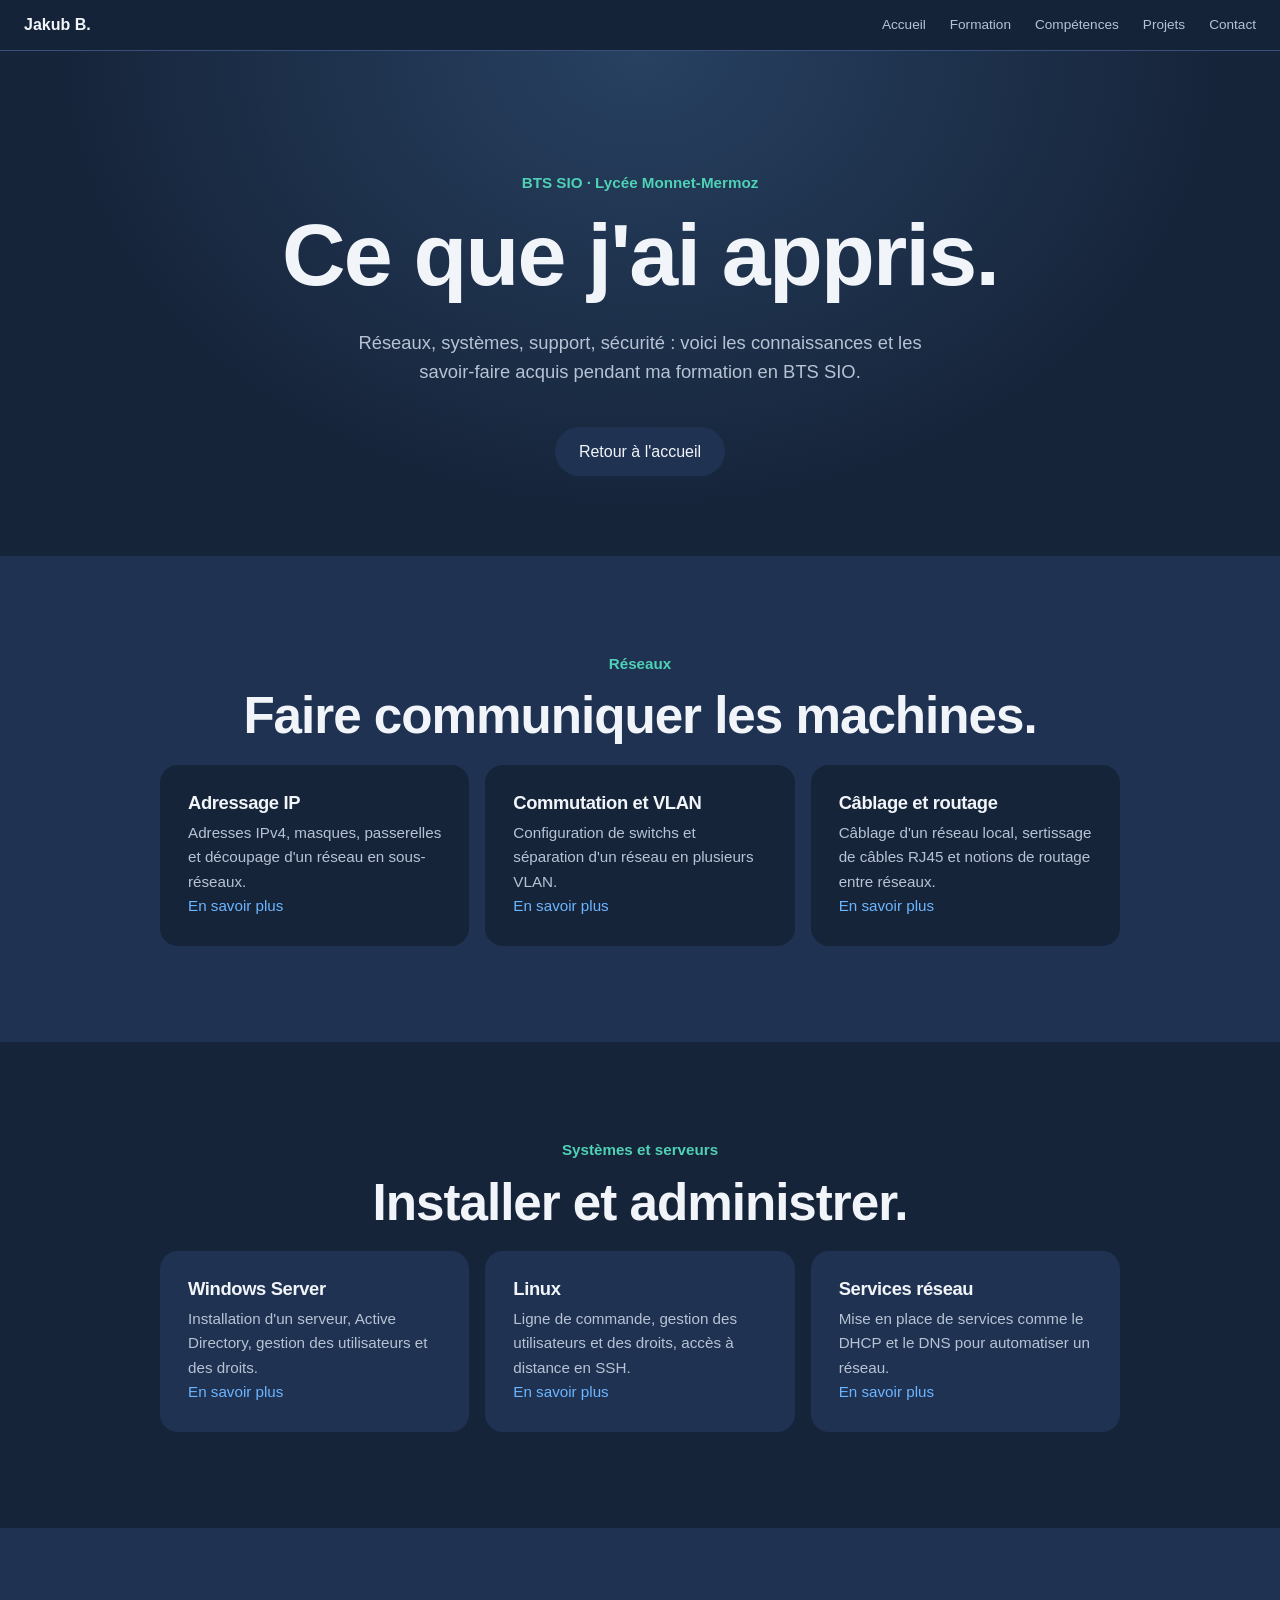
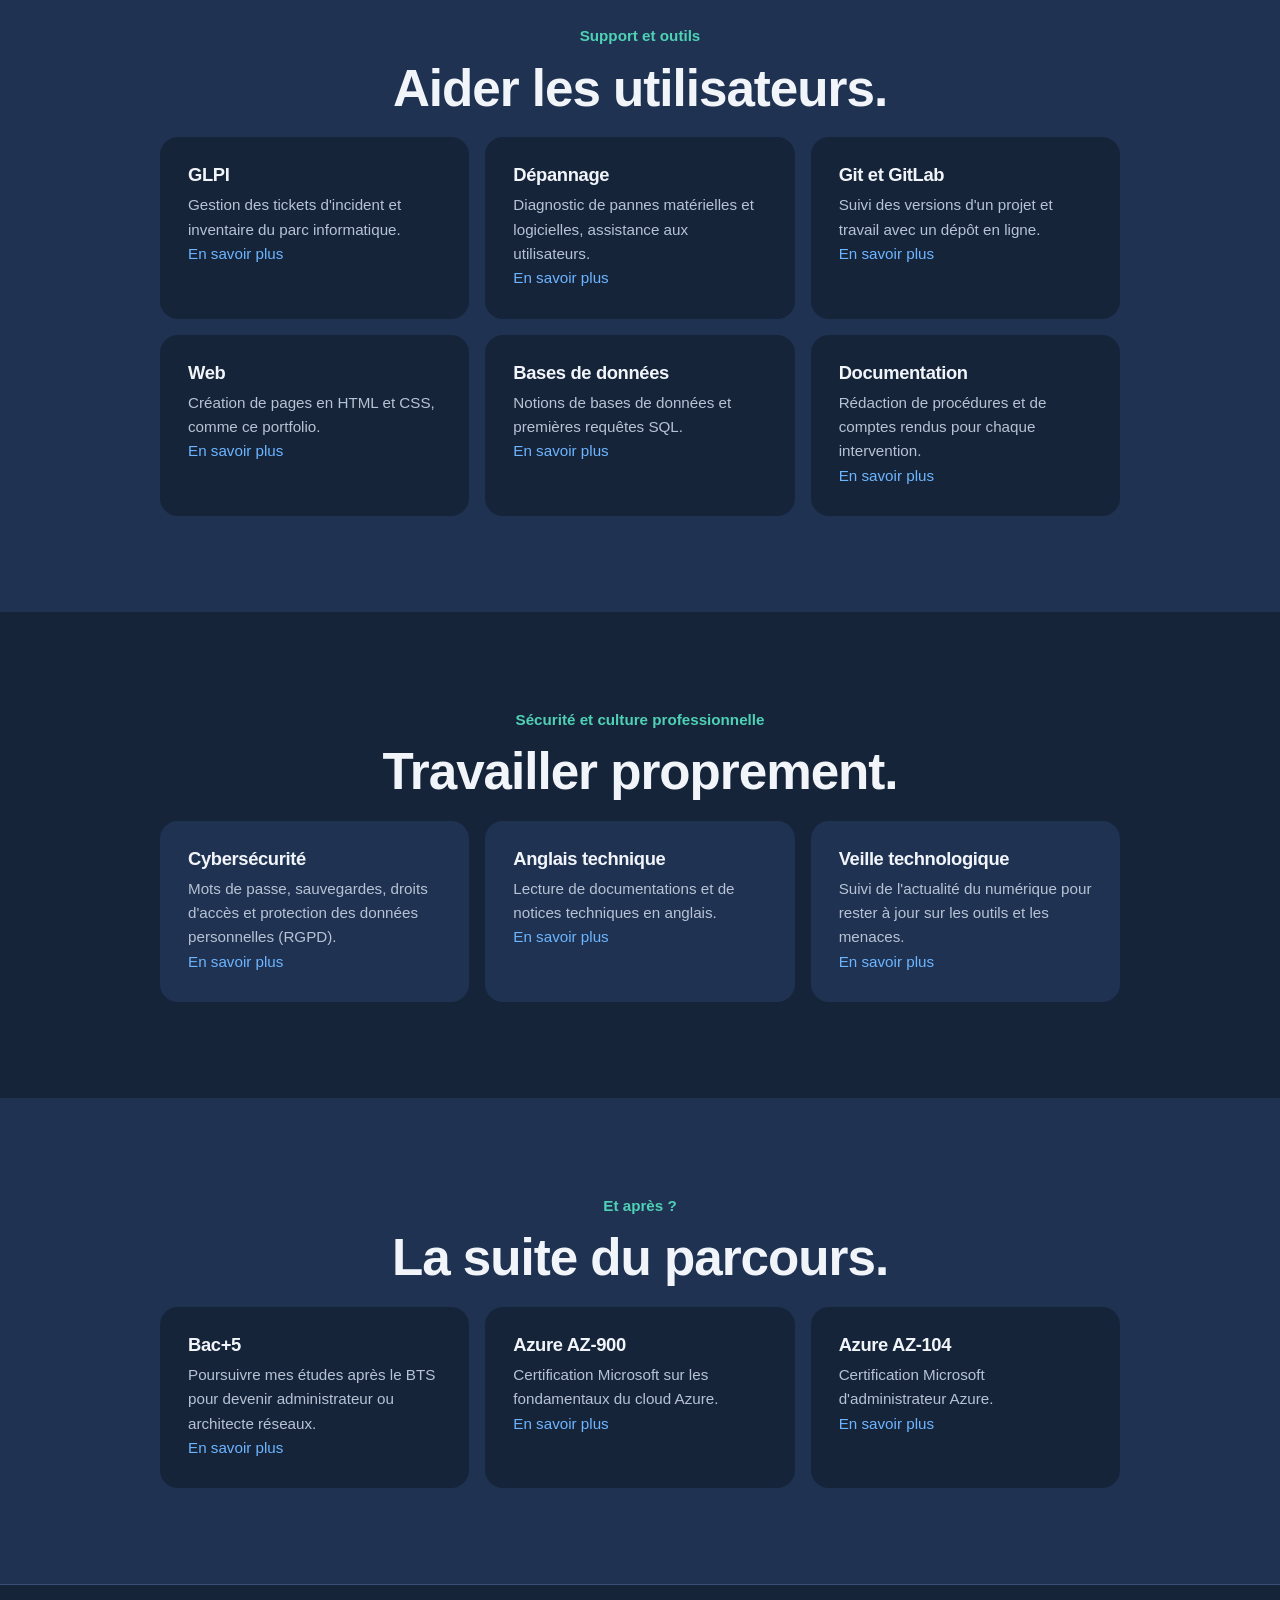
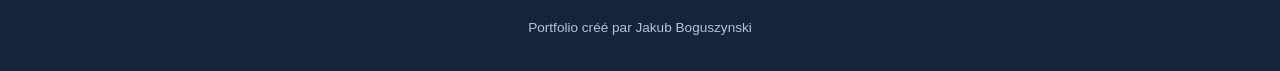
==== formation.html @ e620f832 "Add files via upload" ====
<!DOCTYPE html>
<html lang="fr">
<head>
    <meta charset="UTF-8">
    <meta name="viewport" content="width=device-width, initial-scale=1.0">
    <title>Ma formation BTS SIO — Jakub Boguszynski</title>
    <link rel="stylesheet" href="style.css">
</head>
<body>

    <!-- ===== MENU ===== -->
    <header class="menu">
        <a href="index.html" class="logo">Jakub B.</a>
        <nav>
            <a href="index.html">Accueil</a>
            <a href="formation.html">Formation</a>
            <a href="index.html#competences">Compétences</a>
            <a href="index.html#projets">Projets</a>
            <a href="index.html#contact">Contact</a>
        </nav>
    </header>

    <main>

        <!-- ===== EN-TÊTE DE LA PAGE ===== -->
        <section class="hero">
            <p class="etiquette">BTS SIO · Lycée Monnet-Mermoz</p>
            <h1>Ce que j'ai appris.</h1>
            <p class="intro">
                Réseaux, systèmes, support, sécurité : voici les connaissances et les
                savoir-faire acquis pendant ma formation en BTS SIO.
            </p>
            <div class="boutons">
                <a href="index.html" class="bouton bouton-clair">Retour à l'accueil</a>
            </div>
        </section>

        <!-- ===== RÉSEAUX ===== -->
        <section id="reseaux" class="section gris">
            <p class="etiquette">Réseaux</p>
            <h2>Faire communiquer les machines.</h2>

            <div class="grille">
                <div class="carte">
                    <h3>Adressage IP</h3>
                    <p>Adresses IPv4, masques, passerelles et découpage d'un réseau en sous-réseaux.</p>
                    <p><a class="plus" href="#m-ip">En savoir plus</a></p>
                </div>
                <div class="carte">
                    <h3>Commutation et VLAN</h3>
                    <p>Configuration de switchs et séparation d'un réseau en plusieurs VLAN.</p>
                    <p><a class="plus" href="#m-vlan">En savoir plus</a></p>
                </div>
                <div class="carte">
                    <h3>Câblage et routage</h3>
                    <p>Câblage d'un réseau local, sertissage de câbles RJ45 et notions de routage entre réseaux.</p>
                    <p><a class="plus" href="#m-cablage">En savoir plus</a></p>
                </div>
            </div>
        </section>

        <!-- ===== SYSTÈMES ===== -->
        <section id="systemes" class="section">
            <p class="etiquette">Systèmes et serveurs</p>
            <h2>Installer et administrer.</h2>

            <div class="grille">
                <div class="carte">
                    <h3>Windows Server</h3>
                    <p>Installation d'un serveur, Active Directory, gestion des utilisateurs et des droits.</p>
                    <p><a class="plus" href="#m-windows">En savoir plus</a></p>
                </div>
                <div class="carte">
                    <h3>Linux</h3>
                    <p>Ligne de commande, gestion des utilisateurs et des droits, accès à distance en SSH.</p>
                    <p><a class="plus" href="#m-linux">En savoir plus</a></p>
                </div>
                <div class="carte">
                    <h3>Services réseau</h3>
                    <p>Mise en place de services comme le DHCP et le DNS pour automatiser un réseau.</p>
                    <p><a class="plus" href="#m-services">En savoir plus</a></p>
                </div>
            </div>
        </section>

        <!-- ===== SUPPORT ET OUTILS ===== -->
        <section id="outils" class="section gris">
            <p class="etiquette">Support et outils</p>
            <h2>Aider les utilisateurs.</h2>

            <div class="grille">
                <div class="carte">
                    <h3>GLPI</h3>
                    <p>Gestion des tickets d'incident et inventaire du parc informatique.</p>
                    <p><a class="plus" href="#m-glpi">En savoir plus</a></p>
                </div>
                <div class="carte">
                    <h3>Dépannage</h3>
                    <p>Diagnostic de pannes matérielles et logicielles, assistance aux utilisateurs.</p>
                    <p><a class="plus" href="#m-depannage">En savoir plus</a></p>
                </div>
                <div class="carte">
                    <h3>Git et GitLab</h3>
                    <p>Suivi des versions d'un projet et travail avec un dépôt en ligne.</p>
                    <p><a class="plus" href="#m-git">En savoir plus</a></p>
                </div>
                <div class="carte">
                    <h3>Web</h3>
                    <p>Création de pages en HTML et CSS, comme ce portfolio.</p>
                    <p><a class="plus" href="#m-web">En savoir plus</a></p>
                </div>
                <div class="carte">
                    <h3>Bases de données</h3>
                    <p>Notions de bases de données et premières requêtes SQL.</p>
                    <p><a class="plus" href="#m-bdd">En savoir plus</a></p>
                </div>
                <div class="carte">
                    <h3>Documentation</h3>
                    <p>Rédaction de procédures et de comptes rendus pour chaque intervention.</p>
                    <p><a class="plus" href="#m-doc">En savoir plus</a></p>
                </div>
            </div>
        </section>

        <!-- ===== SÉCURITÉ ET CULTURE PRO ===== -->
        <section id="securite" class="section">
            <p class="etiquette">Sécurité et culture professionnelle</p>
            <h2>Travailler proprement.</h2>

            <div class="grille">
                <div class="carte">
                    <h3>Cybersécurité</h3>
                    <p>Mots de passe, sauvegardes, droits d'accès et protection des données personnelles (RGPD).</p>
                    <p><a class="plus" href="#m-secu">En savoir plus</a></p>
                </div>
                <div class="carte">
                    <h3>Anglais technique</h3>
                    <p>Lecture de documentations et de notices techniques en anglais.</p>
                    <p><a class="plus" href="#m-anglais">En savoir plus</a></p>
                </div>
                <div class="carte">
                    <h3>Veille technologique</h3>
                    <p>Suivi de l'actualité du numérique pour rester à jour sur les outils et les menaces.</p>
                    <p><a class="plus" href="#m-veille">En savoir plus</a></p>
                </div>
            </div>
        </section>

        <!-- ===== ET APRÈS ===== -->
        <section id="apres" class="section gris">
            <p class="etiquette">Et après ?</p>
            <h2>La suite du parcours.</h2>

            <div class="grille">
                <div class="carte">
                    <h3>Bac+5</h3>
                    <p>Poursuivre mes études après le BTS pour devenir administrateur ou architecte réseaux.</p>
                    <p><a class="plus" href="#m-bac5">En savoir plus</a></p>
                </div>
                <div class="carte">
                    <h3>Azure AZ-900</h3>
                    <p>Certification Microsoft sur les fondamentaux du cloud Azure.</p>
                    <p><a class="plus" href="#m-az900">En savoir plus</a></p>
                </div>
                <div class="carte">
                    <h3>Azure AZ-104</h3>
                    <p>Certification Microsoft d'administrateur Azure.</p>
                    <p><a class="plus" href="#m-az104">En savoir plus</a></p>
                </div>
            </div>
        </section>

    </main>

    <footer class="pied">
        <p>Portfolio créé par Jakub Boguszynski</p>
    </footer>


    <!-- ===== FENÊTRES DE DÉTAIL (s'ouvrent au clic sur une carte) ===== -->
    <div class="modale" id="m-ip" role="dialog" aria-modal="true" aria-labelledby="t-ip">
        <a class="modale-fond" href="#fermer" aria-label="Fermer la fenêtre"></a>
        <div class="modale-boite">
            <a class="modale-fermer" href="#fermer" aria-label="Fermer la fenêtre">×</a>
            <h3 id="t-ip">Adressage IP</h3>
            <p>Chaque appareil d'un réseau possède une adresse IP. J'ai appris à les attribuer proprement et à découper un réseau en plusieurs sous-réseaux pour mieux l'organiser.</p>
            <h4>Ce que j'ai appris</h4>
            <ul>
                <li>Lire une adresse IPv4 et son masque de sous-réseau</li>
                <li>Calculer l'adresse d'un réseau et sa plage d'adresses utilisables</li>
                <li>Découper un réseau en sous-réseaux</li>
                <li>Configurer une adresse IP, un masque et une passerelle sur un poste</li>
            </ul>
        </div>
    </div>

    <div class="modale" id="m-vlan" role="dialog" aria-modal="true" aria-labelledby="t-vlan">
        <a class="modale-fond" href="#fermer" aria-label="Fermer la fenêtre"></a>
        <div class="modale-boite">
            <a class="modale-fermer" href="#fermer" aria-label="Fermer la fenêtre">×</a>
            <h3 id="t-vlan">Commutation et VLAN</h3>
            <p>Un switch relie les machines d'un réseau local. Les VLAN permettent de séparer plusieurs groupes de machines sur le même switch, comme s'ils étaient sur des réseaux distincts.</p>
            <h4>Ce que j'ai appris</h4>
            <ul>
                <li>Configurer un switch administrable</li>
                <li>Créer des VLAN et y affecter des ports</li>
                <li>Comprendre pourquoi on sépare les réseaux : sécurité et organisation</li>
            </ul>
        </div>
    </div>

    <div class="modale" id="m-cablage" role="dialog" aria-modal="true" aria-labelledby="t-cablage">
        <a class="modale-fond" href="#fermer" aria-label="Fermer la fenêtre"></a>
        <div class="modale-boite">
            <a class="modale-fermer" href="#fermer" aria-label="Fermer la fenêtre">×</a>
            <h3 id="t-cablage">Câblage et routage</h3>
            <p>La base d'un réseau, c'est le câblage. Un routeur relie ensuite plusieurs réseaux entre eux et choisit le chemin des données.</p>
            <h4>Ce que j'ai appris</h4>
            <ul>
                <li>Sertir et tester des câbles RJ45</li>
                <li>Câbler un petit réseau local</li>
                <li>Comprendre le rôle d'un routeur entre deux réseaux</li>
            </ul>
        </div>
    </div>

    <div class="modale" id="m-windows" role="dialog" aria-modal="true" aria-labelledby="t-windows">
        <a class="modale-fond" href="#fermer" aria-label="Fermer la fenêtre"></a>
        <div class="modale-boite">
            <a class="modale-fermer" href="#fermer" aria-label="Fermer la fenêtre">×</a>
            <h3 id="t-windows">Windows Server</h3>
            <p>Windows Server permet de centraliser la gestion des utilisateurs et des ressources d'une entreprise grâce à l'annuaire Active Directory.</p>
            <h4>Ce que j'ai appris</h4>
            <ul>
                <li>Installer et configurer un serveur Windows</li>
                <li>Créer des utilisateurs et des groupes dans Active Directory</li>
                <li>Gérer les droits d'accès à des dossiers partagés</li>
            </ul>
        </div>
    </div>

    <div class="modale" id="m-linux" role="dialog" aria-modal="true" aria-labelledby="t-linux">
        <a class="modale-fond" href="#fermer" aria-label="Fermer la fenêtre"></a>
        <div class="modale-boite">
            <a class="modale-fermer" href="#fermer" aria-label="Fermer la fenêtre">×</a>
            <h3 id="t-linux">Linux</h3>
            <p>Linux est le système de nombreux serveurs. Il s'administre surtout en ligne de commande, ce qui demande de la rigueur.</p>
            <h4>Ce que j'ai appris</h4>
            <ul>
                <li>Utiliser les commandes de base du terminal</li>
                <li>Gérer les utilisateurs et les droits sur les fichiers</li>
                <li>Se connecter à un serveur à distance en SSH</li>
            </ul>
        </div>
    </div>

    <div class="modale" id="m-services" role="dialog" aria-modal="true" aria-labelledby="t-services">
        <a class="modale-fond" href="#fermer" aria-label="Fermer la fenêtre"></a>
        <div class="modale-boite">
            <a class="modale-fermer" href="#fermer" aria-label="Fermer la fenêtre">×</a>
            <h3 id="t-services">Services réseau</h3>
            <p>Certains services rendent un réseau pratique au quotidien sans configuration manuelle sur chaque poste.</p>
            <h4>Ce que j'ai appris</h4>
            <ul>
                <li>DHCP : attribuer automatiquement les adresses IP aux machines</li>
                <li>DNS : traduire un nom de site en adresse IP</li>
                <li>Tester qu'un service fonctionne depuis un poste client</li>
            </ul>
        </div>
    </div>

    <div class="modale" id="m-glpi" role="dialog" aria-modal="true" aria-labelledby="t-glpi">
        <a class="modale-fond" href="#fermer" aria-label="Fermer la fenêtre"></a>
        <div class="modale-boite">
            <a class="modale-fermer" href="#fermer" aria-label="Fermer la fenêtre">×</a>
            <h3 id="t-glpi">GLPI</h3>
            <p>GLPI est un logiciel libre de gestion de parc informatique et de support. Il garde une trace de chaque incident et de chaque machine.</p>
            <h4>Ce que j'ai appris</h4>
            <ul>
                <li>Enregistrer et suivre des tickets d'incident</li>
                <li>Inventorier les ordinateurs et les périphériques</li>
                <li>Traiter la demande d'un utilisateur de A à Z</li>
            </ul>
        </div>
    </div>

    <div class="modale" id="m-depannage" role="dialog" aria-modal="true" aria-labelledby="t-depannage">
        <a class="modale-fond" href="#fermer" aria-label="Fermer la fenêtre"></a>
        <div class="modale-boite">
            <a class="modale-fermer" href="#fermer" aria-label="Fermer la fenêtre">×</a>
            <h3 id="t-depannage">Dépannage</h3>
            <p>Le dépannage demande de la méthode : comprendre le problème, chercher la cause, puis corriger sans rien casser. Je l'ai pratiqué en stage.</p>
            <h4>Ce que j'ai appris</h4>
            <ul>
                <li>Diagnostiquer une panne matérielle ou logicielle</li>
                <li>Installer ou remplacer du matériel</li>
                <li>Expliquer simplement la solution à l'utilisateur</li>
            </ul>
        </div>
    </div>

    <div class="modale" id="m-git" role="dialog" aria-modal="true" aria-labelledby="t-git">
        <a class="modale-fond" href="#fermer" aria-label="Fermer la fenêtre"></a>
        <div class="modale-boite">
            <a class="modale-fermer" href="#fermer" aria-label="Fermer la fenêtre">×</a>
            <h3 id="t-git">Git et GitLab</h3>
            <p>Git garde l'historique de toutes les modifications d'un projet. Avec GitLab, ce dépôt est hébergé en ligne et peut être partagé.</p>
            <h4>Ce que j'ai appris</h4>
            <ul>
                <li>Enregistrer des versions avec des commits</li>
                <li>Envoyer et récupérer du code sur un dépôt en ligne</li>
                <li>Revenir à une version précédente en cas d'erreur</li>
            </ul>
        </div>
    </div>

    <div class="modale" id="m-web" role="dialog" aria-modal="true" aria-labelledby="t-web">
        <a class="modale-fond" href="#fermer" aria-label="Fermer la fenêtre"></a>
        <div class="modale-boite">
            <a class="modale-fermer" href="#fermer" aria-label="Fermer la fenêtre">×</a>
            <h3 id="t-web">Web</h3>
            <p>Créer une page web, c'est écrire sa structure en HTML puis son apparence en CSS. Ce portfolio en est un exemple.</p>
            <h4>Ce que j'ai appris</h4>
            <ul>
                <li>Structurer une page avec les balises HTML</li>
                <li>Mettre en forme avec le CSS : couleurs, grille, flexbox</li>
                <li>Adapter la page aux téléphones (responsive)</li>
            </ul>
        </div>
    </div>

    <div class="modale" id="m-bdd" role="dialog" aria-modal="true" aria-labelledby="t-bdd">
        <a class="modale-fond" href="#fermer" aria-label="Fermer la fenêtre"></a>
        <div class="modale-boite">
            <a class="modale-fermer" href="#fermer" aria-label="Fermer la fenêtre">×</a>
            <h3 id="t-bdd">Bases de données</h3>
            <p>Une base de données range l'information dans des tables liées entre elles, qu'on interroge avec le langage SQL.</p>
            <h4>Ce que j'ai appris</h4>
            <ul>
                <li>Comprendre tables, champs et relations</li>
                <li>Écrire des requêtes SQL simples pour lire des données</li>
                <li>Ajouter, modifier et supprimer des données</li>
            </ul>
        </div>
    </div>

    <div class="modale" id="m-doc" role="dialog" aria-modal="true" aria-labelledby="t-doc">
        <a class="modale-fond" href="#fermer" aria-label="Fermer la fenêtre"></a>
        <div class="modale-boite">
            <a class="modale-fermer" href="#fermer" aria-label="Fermer la fenêtre">×</a>
            <h3 id="t-doc">Documentation</h3>
            <p>Une intervention non documentée est vite oubliée. Écrire ce qu'on a fait permet à toute l'équipe de reprendre le travail.</p>
            <h4>Ce que j'ai appris</h4>
            <ul>
                <li>Rédiger des procédures pas à pas</li>
                <li>Réaliser des schémas de réseau</li>
                <li>Écrire un compte rendu d'intervention</li>
            </ul>
        </div>
    </div>

    <div class="modale" id="m-secu" role="dialog" aria-modal="true" aria-labelledby="t-secu">
        <a class="modale-fond" href="#fermer" aria-label="Fermer la fenêtre"></a>
        <div class="modale-boite">
            <a class="modale-fermer" href="#fermer" aria-label="Fermer la fenêtre">×</a>
            <h3 id="t-secu">Cybersécurité</h3>
            <p>La sécurité n'est pas un produit mais une habitude : elle concerne les mots de passe, les droits, les sauvegardes et les données personnelles.</p>
            <h4>Ce que j'ai appris</h4>
            <ul>
                <li>Choisir et gérer des mots de passe solides</li>
                <li>Mettre en place et vérifier des sauvegardes</li>
                <li>Limiter les droits d'accès au strict nécessaire</li>
                <li>Connaître les bases du RGPD</li>
            </ul>
        </div>
    </div>

    <div class="modale" id="m-anglais" role="dialog" aria-modal="true" aria-labelledby="t-anglais">
        <a class="modale-fond" href="#fermer" aria-label="Fermer la fenêtre"></a>
        <div class="modale-boite">
            <a class="modale-fermer" href="#fermer" aria-label="Fermer la fenêtre">×</a>
            <h3 id="t-anglais">Anglais technique</h3>
            <p>Une grande partie de la documentation informatique est écrite en anglais. Savoir la lire fait gagner beaucoup de temps.</p>
            <h4>Ce que j'ai appris</h4>
            <ul>
                <li>Lire une documentation technique</li>
                <li>Comprendre un message d'erreur en anglais</li>
                <li>Utiliser le vocabulaire du réseau et du système</li>
            </ul>
        </div>
    </div>

    <div class="modale" id="m-veille" role="dialog" aria-modal="true" aria-labelledby="t-veille">
        <a class="modale-fond" href="#fermer" aria-label="Fermer la fenêtre"></a>
        <div class="modale-boite">
            <a class="modale-fermer" href="#fermer" aria-label="Fermer la fenêtre">×</a>
            <h3 id="t-veille">Veille technologique</h3>
            <p>Le numérique évolue vite : nouvelles failles, nouveaux outils, nouvelles versions. La veille consiste à se tenir informé régulièrement.</p>
            <h4>Ce que j'ai appris</h4>
            <ul>
                <li>Choisir des sources d'information fiables</li>
                <li>Suivre l'actualité de la cybersécurité</li>
                <li>Résumer et partager ce que j'ai trouvé</li>
            </ul>
        </div>
    </div>

    <div class="modale" id="m-bac5" role="dialog" aria-modal="true" aria-labelledby="t-bac5">
        <a class="modale-fond" href="#fermer" aria-label="Fermer la fenêtre"></a>
        <div class="modale-boite">
            <a class="modale-fermer" href="#fermer" aria-label="Fermer la fenêtre">×</a>
            <h3 id="t-bac5">Bac+5</h3>
            <p>Je souhaite poursuivre mes études après le BTS pour atteindre un niveau Bac+5 et devenir administrateur ou architecte réseaux.</p>
            <h4>Mon objectif</h4>
            <ul>
                <li>Poursuivre vers une licence puis un master</li>
                <li>Approfondir les réseaux, la sécurité et le cloud</li>
                <li>Chercher une alternance pour allier études et expérience</li>
            </ul>
        </div>
    </div>

    <div class="modale" id="m-az900" role="dialog" aria-modal="true" aria-labelledby="t-az900">
        <a class="modale-fond" href="#fermer" aria-label="Fermer la fenêtre"></a>
        <div class="modale-boite">
            <a class="modale-fermer" href="#fermer" aria-label="Fermer la fenêtre">×</a>
            <h3 id="t-az900">Azure AZ-900</h3>
            <p>L'AZ-900 est la certification Microsoft sur les fondamentaux du cloud et d'Azure.</p>
            <h4>Ce qu'elle couvre</h4>
            <ul>
                <li>Les concepts du cloud</li>
                <li>Les principaux services Azure</li>
                <li>La sécurité, la gestion et la gouvernance</li>
            </ul>
        </div>
    </div>

    <div class="modale" id="m-az104" role="dialog" aria-modal="true" aria-labelledby="t-az104">
        <a class="modale-fond" href="#fermer" aria-label="Fermer la fenêtre"></a>
        <div class="modale-boite">
            <a class="modale-fermer" href="#fermer" aria-label="Fermer la fenêtre">×</a>
            <h3 id="t-az104">Azure AZ-104</h3>
            <p>L'AZ-104 est la certification Microsoft d'administrateur Azure : elle suit l'AZ-900 et demande de la pratique.</p>
            <h4>Ce qu'elle couvre</h4>
            <ul>
                <li>Les identités et la gouvernance</li>
                <li>Le stockage et les machines virtuelles</li>
                <li>Les réseaux virtuels et la supervision</li>
            </ul>
        </div>
    </div>

</body>
</html>
---- style.css ----
/* =====================================================
   PORTFOLIO – Jakub Boguszynski
   Style sobre : fond clair, grands titres, bleu en accent
   ===================================================== */

/* ---------- Base ---------- */

:root {
    --fond: #16243a;            /* bleu nuit, moins sombre que le noir */
    --gris: #1f3252;            /* sections alternées et cartes */
    --texte: #f1f5f9;
    --texte-doux: #b7c3d4;
    --bleu: #6db5ff;            /* liens et accents */
    --bouton: #2b72d6;          /* fond des boutons */
    --bouton-survol: #3d85ea;
    --turquoise: #4fd1b5;       /* second accent : étiquettes et chiffres */
    --trait: #38507a;
}

html {
    color-scheme: dark;
}

* {
    box-sizing: border-box;
}

html {
    scroll-behavior: smooth;
    scroll-padding-top: 60px;
}

body {
    margin: 0;
    font-family: -apple-system, "Helvetica Neue", Helvetica, Arial, sans-serif;
    background: var(--fond);
    color: var(--texte);
    line-height: 1.6;
}

img {
    max-width: 100%;
    display: block;
}

h1, h2, h3 {
    margin: 0;
    line-height: 1.1;
    letter-spacing: -0.02em;
}

p {
    margin: 0;
}


/* ---------- Menu ---------- */

.menu {
    position: sticky;
    top: 0;
    z-index: 10;
    display: flex;
    justify-content: space-between;
    align-items: center;
    flex-wrap: wrap;
    gap: 4px 24px;
    padding: 12px 24px;
    background: rgba(22, 36, 58, 0.85);
    backdrop-filter: blur(12px);
    border-bottom: 1px solid var(--trait);
}

.logo {
    color: var(--texte);
    font-weight: 600;
    text-decoration: none;
}

.menu nav {
    display: flex;
    flex-wrap: wrap;
    gap: 4px 24px;
}

.menu nav a {
    color: var(--texte-doux);
    font-size: 0.85rem;
    text-decoration: none;
    transition: color 0.2s;
}

.menu nav a:hover {
    color: var(--texte);
}


/* ---------- Structure commune ---------- */

.section {
    padding: 96px 24px;
    text-align: center;
}

.section > * {
    max-width: 960px;
    margin-left: auto;
    margin-right: auto;
}

.gris {
    background: var(--gris);
}

.etiquette {
    margin-bottom: 12px;
    color: var(--turquoise);
    font-size: 0.95rem;
    font-weight: 600;
}

h2 {
    font-size: clamp(2rem, 5vw, 3.2rem);
    font-weight: 700;
    margin-bottom: 20px;
}

.intro {
    max-width: 620px;
    margin: 0 auto 40px;
    color: var(--texte-doux);
    font-size: 1.15rem;
}


/* ---------- Accueil ---------- */

.hero {
    padding: 120px 24px 80px;
    text-align: center;
    background: radial-gradient(ellipse at top, rgba(109, 181, 255, 0.2), transparent 65%);
}

.hero h1 {
    font-size: clamp(2.6rem, 8vw, 5.5rem);
    font-weight: 700;
    margin-bottom: 24px;
}

.boutons {
    display: flex;
    flex-wrap: wrap;
    justify-content: center;
    gap: 12px;
}

.bouton {
    display: inline-block;
    padding: 12px 24px;
    border-radius: 980px;
    background: var(--bouton);
    color: #fff;
    font-size: 1rem;
    text-decoration: none;
    transition: background 0.2s;
}

.bouton:hover {
    background: var(--bouton-survol);
}

.bouton-clair {
    background: var(--gris);
    color: var(--texte);
}

.bouton-clair:hover {
    background: var(--trait);
}

/* Chiffres clés */
.chiffres {
    display: grid;
    grid-template-columns: repeat(4, 1fr);
    max-width: 720px;
    margin: 80px auto 0;
    padding-top: 32px;
    border-top: 1px solid var(--trait);
}

.chiffres strong {
    display: block;
    color: var(--turquoise);
    font-size: 2.4rem;
    font-weight: 700;
    letter-spacing: -0.02em;
}

.chiffres span {
    color: var(--texte-doux);
    font-size: 0.9rem;
}


/* ---------- Cartes (à propos, projets, contact) ---------- */

.grille {
    display: grid;
    grid-template-columns: repeat(3, 1fr);
    gap: 16px;
    text-align: left;
}

.carte {
    padding: 28px;
    background: var(--fond);
    border-radius: 18px;
}

.gris .carte {
    background: var(--fond);
}

.section:not(.gris) .carte {
    background: var(--gris);
}

.carte h3 {
    margin-bottom: 8px;
    font-size: 1.15rem;
}

.carte p {
    color: var(--texte-doux);
    font-size: 0.95rem;
}

/* Projets : image en haut de la carte */
.projet {
    padding: 0 0 28px;
    overflow: hidden;
}

.projet img {
    width: 100%;
    aspect-ratio: 16 / 10;
    object-fit: cover;
    margin-bottom: 24px;
    background: var(--trait);
}

.projet h3,
.projet p {
    padding: 0 28px;
}

/* Cartes de contact cliquables */
.lien {
    color: inherit;
    text-decoration: none;
    transition: transform 0.2s;
}

.lien:hover {
    transform: translateY(-3px);
}

.lien p {
    color: var(--bleu);
}


/* ---------- Parcours ---------- */

.liste {
    text-align: left;
    margin-top: 48px;
}

.ligne {
    display: grid;
    grid-template-columns: 200px 1fr;
    gap: 24px;
    padding: 28px 0;
    border-top: 1px solid var(--trait);
}

.ligne:last-child {
    border-bottom: 1px solid var(--trait);
}

.date {
    color: var(--texte-doux);
    font-size: 0.95rem;
}

.ligne h3 {
    font-size: 1.3rem;
}

.lieu {
    margin: 4px 0 8px;
    color: var(--bleu);
    font-size: 0.95rem;
}


/* ---------- Compétences ---------- */

.badges {
    display: flex;
    flex-wrap: wrap;
    justify-content: center;
    gap: 12px;
    margin-top: 40px;
    padding: 0;
    list-style: none;
}

.badges li {
    padding: 10px 22px;
    background: var(--fond);
    border-radius: 980px;
    font-size: 1rem;
}


/* ---------- Pied de page ---------- */

.pied {
    padding: 32px 24px;
    border-top: 1px solid var(--trait);
    color: var(--texte-doux);
    font-size: 0.85rem;
    text-align: center;
}


/* ---------- Responsive ---------- */

@media (max-width: 800px) {

    .section {
        padding: 64px 20px;
    }

    .hero {
        padding: 72px 20px 56px;
    }

    .grille {
        grid-template-columns: 1fr;
    }

    .chiffres {
        grid-template-columns: 1fr 1fr;
        gap: 24px 0;
    }

    .ligne {
        grid-template-columns: 1fr;
        gap: 4px;
    }
}


/* ---------- Liens dans le texte ---------- */

.carte p a,
.intro a {
    color: var(--bleu);
    text-decoration: none;
}

.carte p a:hover,
.intro a:hover {
    text-decoration: underline;
}

.projet p:last-child {
    margin-top: 12px;
}


/* ---------- Bouton placé sous une liste ---------- */

.suite {
    margin-top: 40px;
    justify-content: center;
}


/* ---------- Cartes cliquables ---------- */

.carte {
    position: relative;
}

/* Le lien "En savoir plus" couvre toute la carte : un clic n'importe où l'ouvre */
.plus::after {
    content: "";
    position: absolute;
    inset: 0;
}

.carte:hover .plus {
    text-decoration: underline;
}

.badges li a {
    color: inherit;
    text-decoration: none;
}

.badges li:hover {
    background: var(--gris);
}


/* ---------- Fenêtre de détail (modale) ---------- */

/* Cachée par défaut. Elle s'affiche quand l'adresse se termine par son id (#m-...) */
.modale {
    display: none;
    position: fixed;
    inset: 0;
    z-index: 100;
    align-items: center;
    justify-content: center;
    padding: 20px;
    background: rgba(10, 20, 38, 0.55);
    backdrop-filter: blur(10px);               /* floute la page derrière */
    -webkit-backdrop-filter: blur(10px);
}

.modale:target {
    display: flex;
    animation: apparition 0.2s ease;
}

/* Bloque le défilement de la page derrière la fenêtre */
body:has(.modale:target) {
    overflow: hidden;
}

/* Clic en dehors de la boîte = fermeture */
.modale-fond {
    position: absolute;
    inset: 0;
    cursor: default;
}

.modale-boite {
    position: relative;
    width: 100%;
    max-width: 560px;
    max-height: 85vh;
    overflow-y: auto;
    padding: 36px 32px 32px;
    background: var(--gris);
    border: 1px solid var(--trait);
    border-radius: 20px;
    text-align: left;
}

.modale-boite h3 {
    margin-bottom: 12px;
    padding-right: 32px;
    font-size: 1.6rem;
}

.modale-boite h4 {
    margin: 24px 0 8px;
    font-size: 1rem;
}

.modale-boite p {
    color: var(--texte-doux);
}

.modale-boite ul {
    margin: 0;
    padding-left: 20px;
    color: var(--texte-doux);
}

.modale-boite li {
    margin-bottom: 6px;
}

.modale-boite .bouton {
    margin-top: 20px;
}

.modale-fermer {
    position: absolute;
    top: 14px;
    right: 14px;
    width: 34px;
    height: 34px;
    border-radius: 50%;
    background: var(--trait);
    color: var(--texte);
    font-size: 1.4rem;
    line-height: 34px;
    text-align: center;
    text-decoration: none;
}

.modale-fermer:hover {
    background: var(--texte-doux);
    color: var(--fond);
}

@keyframes apparition {
    from { opacity: 0; }
    to   { opacity: 1; }
}

@media (prefers-reduced-motion: reduce) {
    .modale:target {
        animation: none;
    }
}
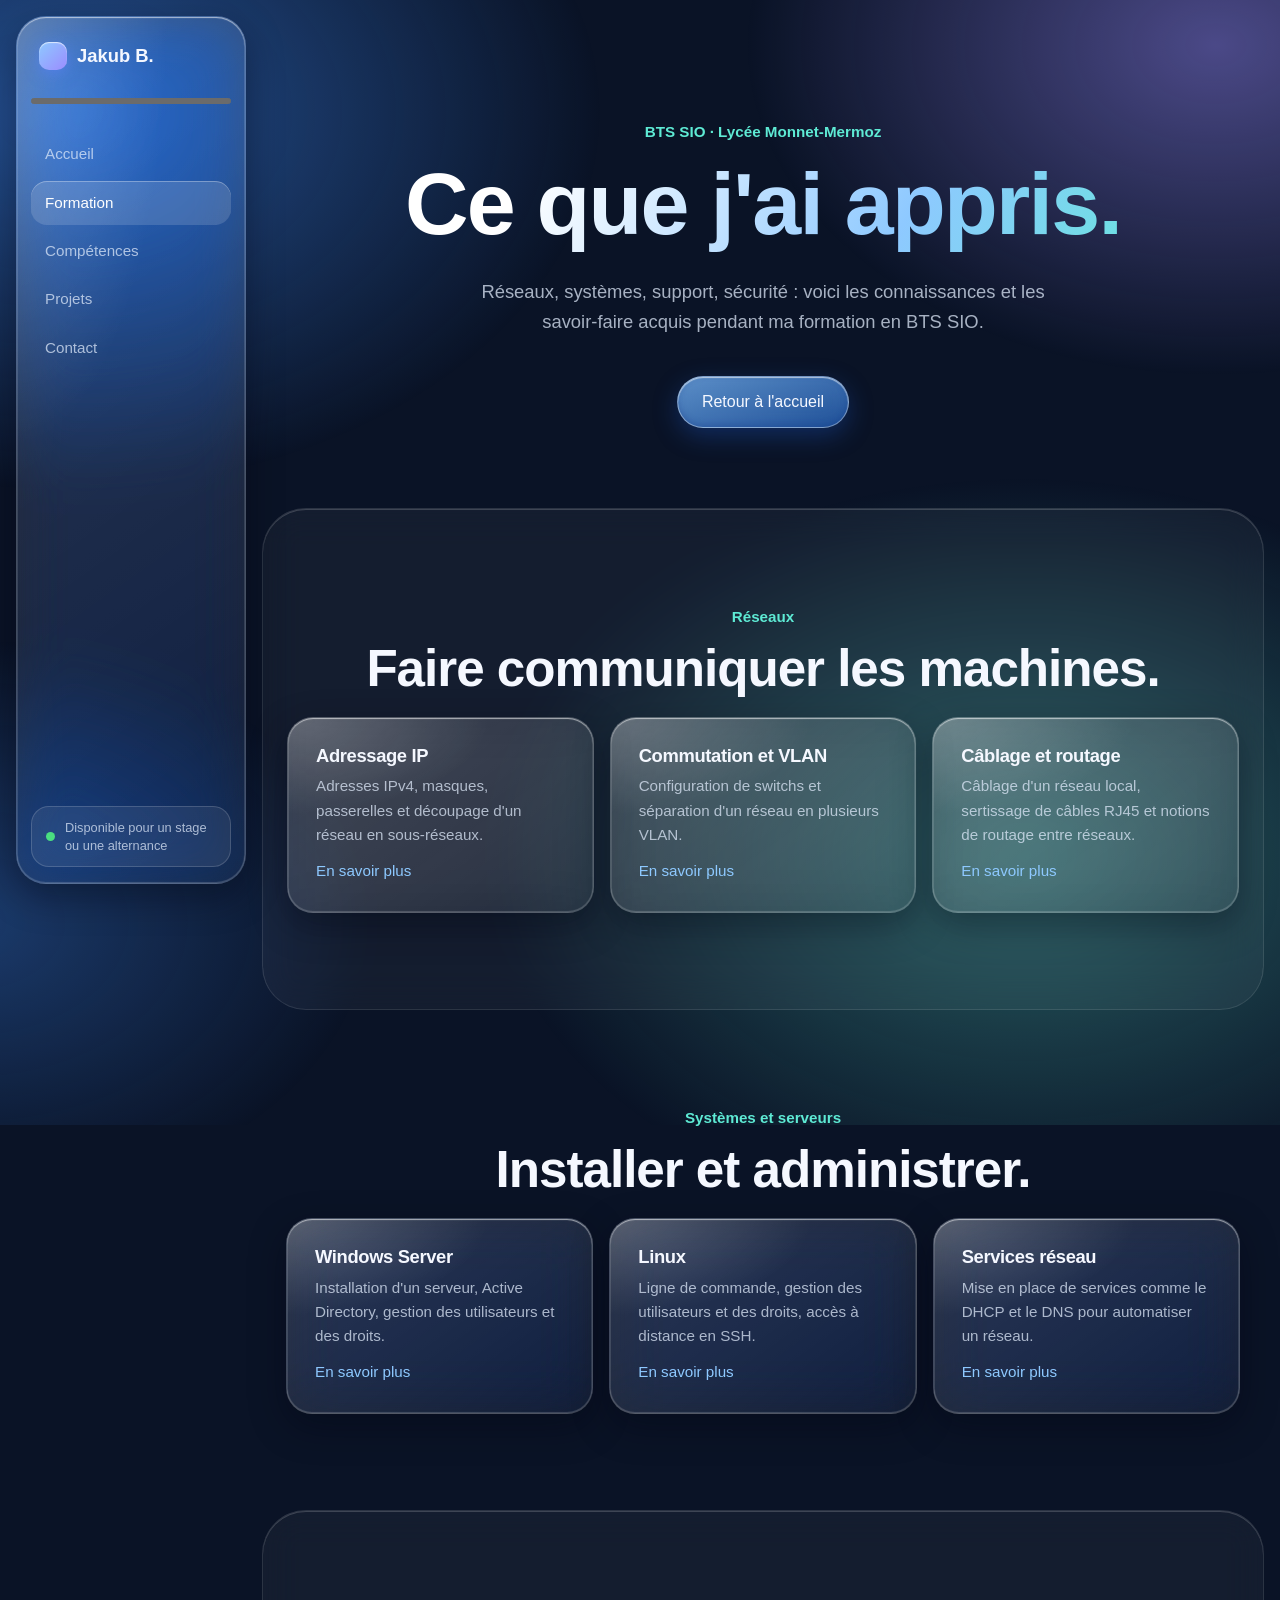
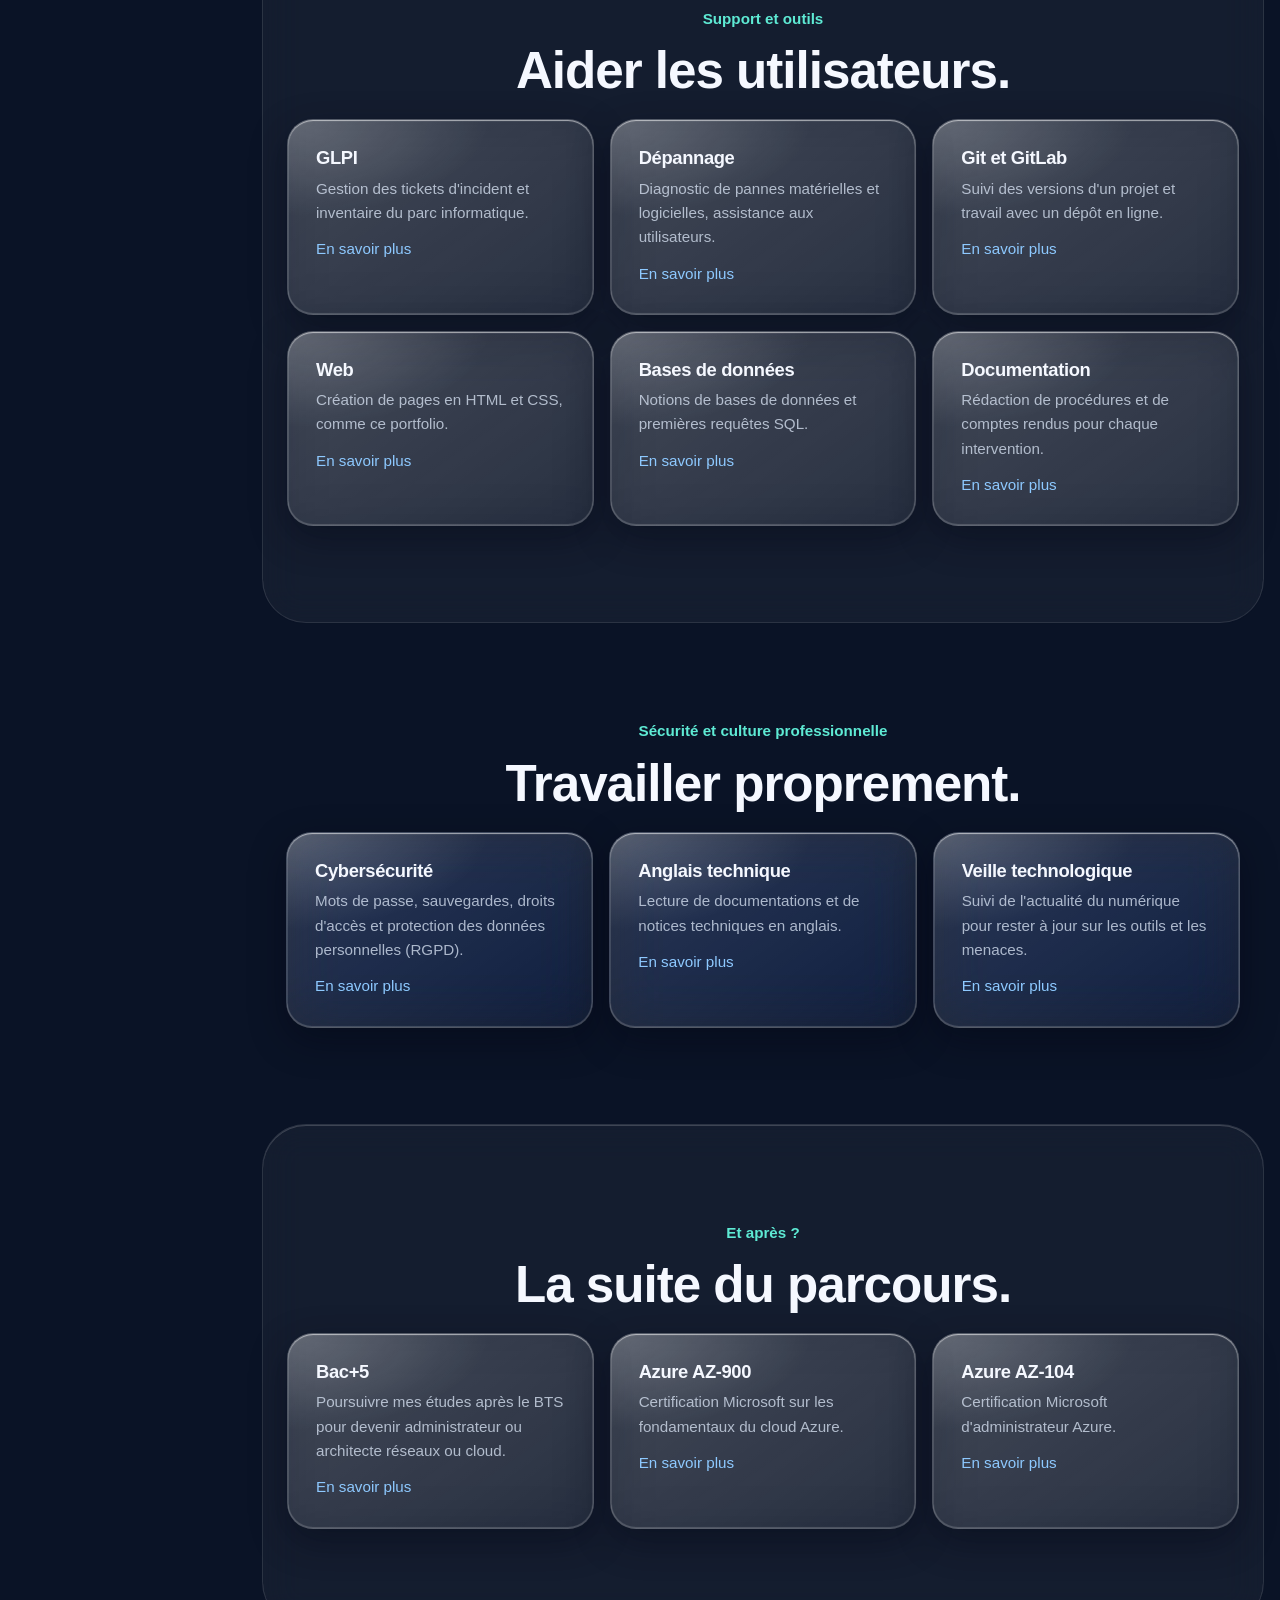
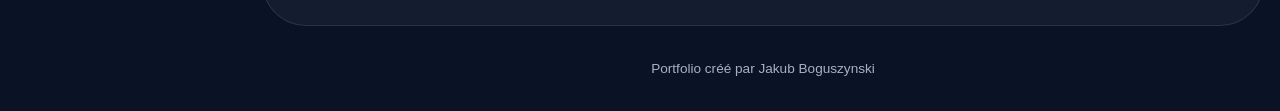
==== commit 1dc03994: "Add files via upload" ====
--- a/formation.html
+++ b/formation.html
@@ -4,20 +4,41 @@
     <meta charset="UTF-8">
     <meta name="viewport" content="width=device-width, initial-scale=1.0">
     <title>Ma formation BTS SIO — Jakub Boguszynski</title>
+    <meta name="description" content="Ce que j'ai appris en BTS SIO au lycée Monnet-Mermoz : réseaux, systèmes et serveurs, support, cybersécurité et culture professionnelle.">
+    <meta name="author" content="Jakub Boguszynski">
+    <meta name="theme-color" content="#0a1326">
+    <link rel="canonical" href="https://sleazyrl.github.io/portfolio/formation.html">
+    <link rel="icon" type="image/svg+xml" href="images/favicon.svg">
+
+    <!-- Aperçu lors d'un partage du lien (LinkedIn, messageries, réseaux) -->
+    <meta property="og:type" content="website">
+    <meta property="og:locale" content="fr_FR">
+    <meta property="og:site_name" content="Portfolio de Jakub Boguszynski">
+    <meta property="og:title" content="Ma formation BTS SIO — Jakub Boguszynski">
+    <meta property="og:description" content="Ce que j'ai appris en BTS SIO au lycée Monnet-Mermoz : réseaux, systèmes et serveurs, support, cybersécurité et culture professionnelle.">
+    <meta property="og:url" content="https://sleazyrl.github.io/portfolio/formation.html">
+    <meta property="og:image" content="https://sleazyrl.github.io/portfolio/images/apercu.png">
+    <meta property="og:image:width" content="1200">
+    <meta property="og:image:height" content="630">
+    <meta property="og:image:alt" content="Portfolio de Jakub Boguszynski, étudiant en BTS SIO">
+    <meta name="twitter:card" content="summary_large_image">
     <link rel="stylesheet" href="style.css">
+    <script>if (!window.matchMedia("(prefers-reduced-motion: reduce)").matches) document.documentElement.classList.add("anim");</script>
 </head>
 <body>
 
     <!-- ===== MENU ===== -->
     <header class="menu">
         <a href="index.html" class="logo">Jakub B.</a>
-        <nav>
+        <button type="button" class="menu-bouton" aria-expanded="false" aria-controls="menu-nav" aria-label="Ouvrir le menu"><span class="menu-barres" aria-hidden="true"></span></button>
+        <nav id="menu-nav">
             <a href="index.html">Accueil</a>
             <a href="formation.html">Formation</a>
             <a href="index.html#competences">Compétences</a>
             <a href="index.html#projets">Projets</a>
             <a href="index.html#contact">Contact</a>
         </nav>
+        <p class="menu-statut"><span></span>Disponible pour un stage ou une alternance</p>
     </header>
 
     <main>
@@ -154,7 +175,7 @@
             <div class="grille">
                 <div class="carte">
                     <h3>Bac+5</h3>
-                    <p>Poursuivre mes études après le BTS pour devenir administrateur ou architecte réseaux.</p>
+                    <p>Poursuivre mes études après le BTS pour devenir administrateur ou architecte réseaux ou cloud.</p>
                     <p><a class="plus" href="#m-bac5">En savoir plus</a></p>
                 </div>
                 <div class="carte">
@@ -410,7 +431,7 @@
         <div class="modale-boite">
             <a class="modale-fermer" href="#fermer" aria-label="Fermer la fenêtre">×</a>
             <h3 id="t-bac5">Bac+5</h3>
-            <p>Je souhaite poursuivre mes études après le BTS pour atteindre un niveau Bac+5 et devenir administrateur ou architecte réseaux.</p>
+            <p>Je souhaite poursuivre mes études après le BTS pour atteindre un niveau Bac+5 et devenir administrateur ou architecte réseaux ou cloud.</p>
             <h4>Mon objectif</h4>
             <ul>
                 <li>Poursuivre vers une licence puis un master</li>
@@ -450,5 +471,6 @@
         </div>
     </div>
 
+    <script src="animations.js" defer></script>
 </body>
 </html>
--- a/style.css
+++ b/style.css
@@ -1,43 +1,74 @@
 /* =====================================================
    PORTFOLIO – Jakub Boguszynski
-   Style sobre : fond clair, grands titres, bleu en accent
+   Thème « liquid glass » : panneaux de verre dépoli translucides
+   posés sur un fond coloré. Menu en panneau fixe à gauche.
    ===================================================== */
 
 /* ---------- Base ---------- */
 
 :root {
-    --fond: #16243a;            /* bleu nuit, moins sombre que le noir */
-    --gris: #1f3252;            /* sections alternées et cartes */
-    --texte: #f1f5f9;
-    --texte-doux: #b7c3d4;
-    --bleu: #6db5ff;            /* liens et accents */
-    --bouton: #2b72d6;          /* fond des boutons */
-    --bouton-survol: #3d85ea;
-    --turquoise: #4fd1b5;       /* second accent : étiquettes et chiffres */
-    --trait: #38507a;
+    --fond: #0a1326;
+    --texte: #f5f8ff;
+    --texte-doux: rgba(223, 233, 250, 0.74);
+    --bleu: #8ec9ff;
+    --bouton: #3b86f0;
+    --turquoise: #5eead4;
+    --violet: #9b8cff;
+    --trait: rgba(255, 255, 255, 0.16);
+
+    --menu-largeur: 230px;
+    --marge: 16px;
+
+    /* Recette du verre */
+    --verre: linear-gradient(145deg, rgba(255, 255, 255, 0.16), rgba(255, 255, 255, 0.05));
+    --reflet: inset 0 1px 1px rgba(255, 255, 255, 0.55),
+              inset 0 -1px 1px rgba(255, 255, 255, 0.12),
+              inset 0 0 0 1px rgba(255, 255, 255, 0.07);
+    --ombre: 0 12px 36px rgba(2, 6, 18, 0.4);
+    --flou: blur(26px) saturate(180%);
 }
 
 html {
     color-scheme: dark;
+    scroll-behavior: smooth;
+    scroll-padding-top: 24px;
 }
 
 * {
     box-sizing: border-box;
 }
 
-html {
-    scroll-behavior: smooth;
-    scroll-padding-top: 60px;
-}
-
 body {
     margin: 0;
+    min-height: 100vh;
+    /* place laissée au menu fixe à gauche */
+    padding-left: calc(var(--menu-largeur) + var(--marge) * 2);
     font-family: -apple-system, "Helvetica Neue", Helvetica, Arial, sans-serif;
     background: var(--fond);
     color: var(--texte);
     line-height: 1.6;
 }
 
+/* Fond coloré qui dérive lentement : c'est lui que le verre vient flouter */
+body::before {
+    content: "";
+    position: fixed;
+    inset: -25%;
+    z-index: -1;
+    background:
+        radial-gradient(40% 40% at 20% 25%, rgba(59, 134, 240, 0.55), transparent 70%),
+        radial-gradient(35% 35% at 80% 20%, rgba(155, 140, 255, 0.45), transparent 70%),
+        radial-gradient(40% 40% at 70% 80%, rgba(94, 234, 212, 0.35), transparent 70%),
+        radial-gradient(30% 30% at 15% 85%, rgba(59, 134, 240, 0.35), transparent 70%);
+    animation: derive 28s ease-in-out infinite alternate;
+    will-change: transform;
+}
+
+@keyframes derive {
+    from { transform: translate(0, 0) rotate(0deg) scale(1); }
+    to   { transform: translate(4%, -3%) rotate(8deg) scale(1.1); }
+}
+
 img {
     max-width: 100%;
     display: block;
@@ -53,45 +84,151 @@
     margin: 0;
 }
 
-
-/* ---------- Menu ---------- */
+a:focus-visible {
+    outline: 2px solid var(--bleu);
+    outline-offset: 3px;
+    border-radius: 8px;
+}
+
+main,
+.pied {
+    margin-right: var(--marge);
+}
+
+
+/* ---------- Le verre (partagé) ---------- */
+
+.menu,
+.carte,
+.chiffres,
+.liste,
+.modale-boite,
+.badges li,
+.bouton-clair,
+.modale-fermer {
+    background: var(--verre);
+    border: 1px solid rgba(255, 255, 255, 0.18);
+    box-shadow: var(--reflet), var(--ombre);
+    -webkit-backdrop-filter: var(--flou);
+    backdrop-filter: var(--flou);
+}
+
+/* Navigateurs sans flou d'arrière-plan : on garde un fond lisible */
+@supports not ((backdrop-filter: blur(1px)) or (-webkit-backdrop-filter: blur(1px))) {
+    .menu,
+    .carte,
+    .chiffres,
+    .liste,
+    .modale-boite,
+    .badges li,
+    .bouton-clair,
+    .modale-fermer {
+        background-color: rgba(30, 45, 80, 0.92);
+    }
+}
+
+/* Reflet lumineux en haut à gauche, comme une lumière sur du verre */
+.menu::before,
+.carte::before,
+.chiffres::before,
+.liste::before {
+    content: "";
+    position: absolute;
+    inset: 0;
+    z-index: -1;
+    border-radius: inherit;
+    pointer-events: none;
+    background: radial-gradient(120% 90% at 0% 0%, rgba(255, 255, 255, 0.2), transparent 55%);
+}
+
+
+/* ---------- Menu latéral gauche ---------- */
 
 .menu {
-    position: sticky;
-    top: 0;
-    z-index: 10;
+    position: fixed;
+    top: var(--marge);
+    left: var(--marge);
+    bottom: var(--marge);
+    z-index: 20;
+    width: var(--menu-largeur);
     display: flex;
-    justify-content: space-between;
+    flex-direction: column;
+    gap: 28px;
+    padding: 24px 14px 16px;
+    border-radius: 30px;
+    overflow-y: auto;
+}
+
+.logo {
+    display: flex;
     align-items: center;
-    flex-wrap: wrap;
-    gap: 4px 24px;
-    padding: 12px 24px;
-    background: rgba(22, 36, 58, 0.85);
-    backdrop-filter: blur(12px);
-    border-bottom: 1px solid var(--trait);
-}
-
-.logo {
+    gap: 10px;
+    padding: 0 8px;
     color: var(--texte);
-    font-weight: 600;
+    font-size: 1.15rem;
+    font-weight: 700;
     text-decoration: none;
+}
+
+.logo::before {
+    content: "";
+    flex: none;
+    width: 28px;
+    height: 28px;
+    border-radius: 10px;
+    background: linear-gradient(135deg, var(--bleu), var(--violet));
+    box-shadow: inset 0 1px 1px rgba(255, 255, 255, 0.7), 0 4px 14px rgba(90, 130, 255, 0.5);
 }
 
 .menu nav {
     display: flex;
-    flex-wrap: wrap;
-    gap: 4px 24px;
+    flex-direction: column;
+    gap: 4px;
 }
 
 .menu nav a {
+    padding: 10px 14px;
+    border-radius: 16px;
     color: var(--texte-doux);
-    font-size: 0.85rem;
+    font-size: 0.95rem;
     text-decoration: none;
-    transition: color 0.2s;
+    transition: background 0.2s, color 0.2s, box-shadow 0.2s;
 }
 
 .menu nav a:hover {
-    color: var(--texte);
+    background: rgba(255, 255, 255, 0.12);
+    box-shadow: inset 0 1px 0 rgba(255, 255, 255, 0.3);
+    color: #fff;
+}
+
+.menu-statut {
+    margin-top: auto;
+    display: flex;
+    align-items: center;
+    gap: 10px;
+    padding: 12px 14px;
+    border: 1px solid var(--trait);
+    border-radius: 18px;
+    background: rgba(255, 255, 255, 0.07);
+    color: var(--texte-doux);
+    font-size: 0.8rem;
+    line-height: 1.35;
+}
+
+.menu-statut span {
+    flex: none;
+    width: 9px;
+    height: 9px;
+    border-radius: 50%;
+    background: #4ade80;
+    box-shadow: 0 0 0 0 rgba(74, 222, 128, 0.6);
+    animation: pouls 2.4s ease-out infinite;
+}
+
+@keyframes pouls {
+    0%   { box-shadow: 0 0 0 0 rgba(74, 222, 128, 0.6); }
+    70%  { box-shadow: 0 0 0 9px rgba(74, 222, 128, 0); }
+    100% { box-shadow: 0 0 0 0 rgba(74, 222, 128, 0); }
 }
 
 
@@ -108,8 +245,14 @@
     margin-right: auto;
 }
 
+/* Sections alternées : large bande de verre très légère */
 .gris {
-    background: var(--gris);
+    border: 1px solid rgba(255, 255, 255, 0.1);
+    border-radius: 44px;
+    background: rgba(255, 255, 255, 0.045);
+    box-shadow: inset 0 1px 0 rgba(255, 255, 255, 0.18);
+    -webkit-backdrop-filter: blur(18px);
+    backdrop-filter: blur(18px);
 }
 
 .etiquette {
@@ -138,13 +281,16 @@
 .hero {
     padding: 120px 24px 80px;
     text-align: center;
-    background: radial-gradient(ellipse at top, rgba(109, 181, 255, 0.2), transparent 65%);
 }
 
 .hero h1 {
+    margin-bottom: 24px;
     font-size: clamp(2.6rem, 8vw, 5.5rem);
     font-weight: 700;
-    margin-bottom: 24px;
+    background: linear-gradient(120deg, #fff 25%, var(--bleu) 65%, var(--turquoise));
+    -webkit-background-clip: text;
+    background-clip: text;
+    color: transparent;
 }
 
 .boutons {
@@ -157,35 +303,40 @@
 .bouton {
     display: inline-block;
     padding: 12px 24px;
+    border: 1px solid rgba(255, 255, 255, 0.35);
     border-radius: 980px;
-    background: var(--bouton);
+    background: linear-gradient(160deg, rgba(120, 185, 255, 0.75), rgba(43, 114, 214, 0.65));
+    box-shadow: inset 0 1px 1px rgba(255, 255, 255, 0.6),
+                inset 0 -2px 6px rgba(20, 60, 140, 0.35),
+                0 8px 24px rgba(30, 90, 200, 0.35);
+    -webkit-backdrop-filter: blur(12px);
+    backdrop-filter: blur(12px);
     color: #fff;
     font-size: 1rem;
     text-decoration: none;
-    transition: background 0.2s;
+    transition: transform 0.2s, filter 0.2s;
 }
 
 .bouton:hover {
-    background: var(--bouton-survol);
-}
-
+    transform: translateY(-2px);
+    filter: brightness(1.12);
+}
+
+/* Bouton secondaire : verre clair (le style de verre vient du groupe plus haut) */
 .bouton-clair {
-    background: var(--gris);
     color: var(--texte);
-}
-
-.bouton-clair:hover {
-    background: var(--trait);
 }
 
 /* Chiffres clés */
 .chiffres {
+    position: relative;
+    isolation: isolate;
     display: grid;
     grid-template-columns: repeat(4, 1fr);
     max-width: 720px;
     margin: 80px auto 0;
-    padding-top: 32px;
-    border-top: 1px solid var(--trait);
+    padding: 28px 16px;
+    border-radius: 30px;
 }
 
 .chiffres strong {
@@ -206,23 +357,22 @@
 
 .grille {
     display: grid;
-    grid-template-columns: repeat(3, 1fr);
+    grid-template-columns: repeat(auto-fit, minmax(250px, 1fr));
     gap: 16px;
     text-align: left;
 }
 
 .carte {
+    position: relative;
+    isolation: isolate;
     padding: 28px;
-    background: var(--fond);
-    border-radius: 18px;
-}
-
-.gris .carte {
-    background: var(--fond);
-}
-
-.section:not(.gris) .carte {
-    background: var(--gris);
+    border-radius: 26px;
+    transition: transform 0.25s, box-shadow 0.25s;
+}
+
+.carte:hover {
+    transform: translateY(-4px);
+    box-shadow: var(--reflet), 0 18px 44px rgba(2, 6, 18, 0.5);
 }
 
 .carte h3 {
@@ -254,27 +404,53 @@
     padding: 0 28px;
 }
 
+.projet p:last-child {
+    margin-top: 12px;
+}
+
 /* Cartes de contact cliquables */
 .lien {
     color: inherit;
     text-decoration: none;
-    transition: transform 0.2s;
-}
-
-.lien:hover {
-    transform: translateY(-3px);
 }
 
 .lien p {
     color: var(--bleu);
 }
 
+/* Liens dans le texte */
+.carte p a,
+.intro a {
+    color: var(--bleu);
+    text-decoration: none;
+}
+
+.carte p a:hover,
+.intro a:hover {
+    text-decoration: underline;
+}
+
+/* Le lien "En savoir plus" couvre toute la carte : un clic n'importe où l'ouvre */
+.plus::after {
+    content: "";
+    position: absolute;
+    inset: 0;
+}
+
+.carte:hover .plus {
+    text-decoration: underline;
+}
+
 
 /* ---------- Parcours ---------- */
 
 .liste {
+    position: relative;
+    isolation: isolate;
+    margin-top: 48px;
+    padding: 4px 32px;
+    border-radius: 30px;
     text-align: left;
-    margin-top: 48px;
 }
 
 .ligne {
@@ -285,8 +461,8 @@
     border-top: 1px solid var(--trait);
 }
 
-.ligne:last-child {
-    border-bottom: 1px solid var(--trait);
+.ligne:first-child {
+    border-top: 0;
 }
 
 .date {
@@ -318,10 +494,26 @@
 }
 
 .badges li {
-    padding: 10px 22px;
-    background: var(--fond);
     border-radius: 980px;
     font-size: 1rem;
+    transition: transform 0.2s;
+}
+
+.badges li:hover {
+    transform: translateY(-2px);
+}
+
+.badges li a {
+    display: block;
+    padding: 10px 22px;
+    color: inherit;
+    text-decoration: none;
+}
+
+/* Bouton placé sous une liste */
+.suite {
+    margin-top: 40px;
+    justify-content: center;
 }
 
 
@@ -329,91 +521,9 @@
 
 .pied {
     padding: 32px 24px;
-    border-top: 1px solid var(--trait);
     color: var(--texte-doux);
     font-size: 0.85rem;
     text-align: center;
-}
-
-
-/* ---------- Responsive ---------- */
-
-@media (max-width: 800px) {
-
-    .section {
-        padding: 64px 20px;
-    }
-
-    .hero {
-        padding: 72px 20px 56px;
-    }
-
-    .grille {
-        grid-template-columns: 1fr;
-    }
-
-    .chiffres {
-        grid-template-columns: 1fr 1fr;
-        gap: 24px 0;
-    }
-
-    .ligne {
-        grid-template-columns: 1fr;
-        gap: 4px;
-    }
-}
-
-
-/* ---------- Liens dans le texte ---------- */
-
-.carte p a,
-.intro a {
-    color: var(--bleu);
-    text-decoration: none;
-}
-
-.carte p a:hover,
-.intro a:hover {
-    text-decoration: underline;
-}
-
-.projet p:last-child {
-    margin-top: 12px;
-}
-
-
-/* ---------- Bouton placé sous une liste ---------- */
-
-.suite {
-    margin-top: 40px;
-    justify-content: center;
-}
-
-
-/* ---------- Cartes cliquables ---------- */
-
-.carte {
-    position: relative;
-}
-
-/* Le lien "En savoir plus" couvre toute la carte : un clic n'importe où l'ouvre */
-.plus::after {
-    content: "";
-    position: absolute;
-    inset: 0;
-}
-
-.carte:hover .plus {
-    text-decoration: underline;
-}
-
-.badges li a {
-    color: inherit;
-    text-decoration: none;
-}
-
-.badges li:hover {
-    background: var(--gris);
 }
 
 
@@ -428,9 +538,7 @@
     align-items: center;
     justify-content: center;
     padding: 20px;
-    background: rgba(10, 20, 38, 0.55);
-    backdrop-filter: blur(10px);               /* floute la page derrière */
-    -webkit-backdrop-filter: blur(10px);
+    background: rgba(5, 10, 24, 0.55);
 }
 
 .modale:target {
@@ -457,9 +565,8 @@
     max-height: 85vh;
     overflow-y: auto;
     padding: 36px 32px 32px;
-    background: var(--gris);
-    border: 1px solid var(--trait);
-    border-radius: 20px;
+    border-radius: 30px;
+    background-color: rgba(18, 30, 62, 0.5);
     text-align: left;
 }
 
@@ -499,17 +606,17 @@
     width: 34px;
     height: 34px;
     border-radius: 50%;
-    background: var(--trait);
     color: var(--texte);
     font-size: 1.4rem;
-    line-height: 34px;
+    line-height: 32px;
     text-align: center;
     text-decoration: none;
+    box-shadow: var(--reflet);
+    transition: background 0.2s;
 }
 
 .modale-fermer:hover {
-    background: var(--texte-doux);
-    color: var(--fond);
+    background: rgba(255, 255, 255, 0.28);
 }
 
 @keyframes apparition {
@@ -517,8 +624,389 @@
     to   { opacity: 1; }
 }
 
+
+/* ---------- CV : document seul au premier plan ---------- */
+
+.modale-cv {
+    display: flex;
+    flex-direction: column;
+    align-items: center;
+    justify-content: center;
+    width: auto;
+    max-width: none;
+    height: auto;
+    max-height: none;
+    margin: 0;
+    padding: 0;
+    overflow: visible;
+    background: transparent;
+    border: 0;
+    border-radius: 0;
+    box-shadow: none;
+    -webkit-backdrop-filter: none;
+    backdrop-filter: none;
+    pointer-events: none; /* laisse les clics à côté du CV atteindre le fond cliquable */
+}
+
+/* Le titre et le lien ne sont plus affichés : seul le CV reste visible. */
+.modale-cv .cv-entete {
+    display: none;
+}
+
+.modale-cv iframe {
+    display: block;
+    pointer-events: auto; /* le document reste interactif pour le défilement */
+    width: min(82vw, 1120px);
+    height: 88vh;
+    flex: 0 1 auto;
+    margin: auto;
+    border: 0;
+    border-radius: 18px;
+    background: transparent;
+    box-shadow: 0 24px 60px rgba(2, 6, 18, 0.6);
+}
+
+/* La croix reste accessible au-dessus du document. */
+.modale-cv > .modale-fermer {
+    position: fixed;
+    z-index: 2;
+    pointer-events: auto;
+    top: 18px;
+    right: 22px;
+}
+
+
+/* ---------- Mouvement réduit ---------- */
+
 @media (prefers-reduced-motion: reduce) {
+    body::before,
+    .menu-statut span,
     .modale:target {
         animation: none;
     }
-}
+
+    .carte,
+    .badges li,
+    .bouton {
+        transition: none;
+    }
+}
+
+
+/* ---------- Responsive : le menu passe en barre flottante en haut ---------- */
+
+@media (max-width: 800px) {
+
+    body {
+        padding-left: 0;
+        padding-top: 76px;
+    }
+
+    html {
+        scroll-padding-top: 84px;
+    }
+
+    main,
+    .pied {
+        margin: 0 10px;
+    }
+
+    .menu {
+        top: 10px;
+        left: 10px;
+        right: 10px;
+        bottom: auto;
+        width: auto;
+        flex-direction: row;
+        align-items: center;
+        gap: 10px;
+        padding: 8px 10px;
+        border-radius: 24px;
+        overflow: visible;
+    }
+
+    .logo {
+        flex: none;
+        padding: 0 4px;
+        font-size: 1rem;
+    }
+
+    .logo::before {
+        width: 24px;
+        height: 24px;
+        border-radius: 8px;
+    }
+
+    .menu nav {
+        flex-direction: row;
+        gap: 2px;
+        overflow-x: auto;
+        scrollbar-width: none;
+    }
+
+    .menu nav::-webkit-scrollbar {
+        display: none;
+    }
+
+    .menu nav a {
+        padding: 8px 12px;
+        font-size: 0.85rem;
+        white-space: nowrap;
+    }
+
+    .menu-statut {
+        display: none;
+    }
+
+    .section {
+        padding: 64px 20px;
+    }
+
+    .gris {
+        border-radius: 32px;
+    }
+
+    .hero {
+        padding: 56px 20px 48px;
+    }
+
+    .grille {
+        grid-template-columns: 1fr;
+    }
+
+    .chiffres {
+        grid-template-columns: 1fr 1fr;
+        gap: 24px 0;
+    }
+
+    .liste {
+        padding: 4px 20px;
+    }
+
+    .ligne {
+        grid-template-columns: 1fr;
+        gap: 4px;
+    }
+}
+
+@media (max-width: 600px) {
+
+    .modale {
+        padding: 0;
+    }
+
+    .modale-cv iframe {
+        width: 92vw;
+        height: 88vh;
+    }
+
+    .modale-cv > .modale-fermer {
+        top: 10px;
+        right: 10px;
+    }
+}
+
+
+/* ---------- Formulaire de contact ---------- */
+
+.formulaire {
+    position: relative;
+    isolation: isolate;
+    display: grid;
+    gap: 18px;
+    max-width: 640px;
+    padding: 32px;
+    border: 1px solid rgba(255, 255, 255, 0.18);
+    border-radius: 30px;
+    background: var(--verre);
+    box-shadow: var(--reflet), var(--ombre);
+    -webkit-backdrop-filter: var(--flou);
+    backdrop-filter: var(--flou);
+    text-align: left;
+}
+
+.formulaire::before {
+    content: "";
+    position: absolute;
+    inset: 0;
+    z-index: -1;
+    border-radius: inherit;
+    pointer-events: none;
+    background: radial-gradient(120% 90% at 0% 0%, rgba(255, 255, 255, 0.2), transparent 55%);
+}
+
+.champs-duo {
+    display: grid;
+    grid-template-columns: 1fr 1fr;
+    gap: 18px;
+}
+
+.champ label {
+    display: block;
+    margin-bottom: 6px;
+    font-size: 0.9rem;
+    font-weight: 600;
+}
+
+.champ label span {
+    color: var(--texte-doux);
+    font-weight: 400;
+}
+
+.champ input,
+.champ textarea {
+    width: 100%;
+    padding: 12px 16px;
+    border: 1px solid rgba(255, 255, 255, 0.2);
+    border-radius: 16px;
+    background: rgba(255, 255, 255, 0.07);
+    box-shadow: inset 0 2px 6px rgba(2, 6, 18, 0.25);
+    color: var(--texte);
+    font: inherit;
+    resize: vertical;
+    transition: border-color 0.2s, box-shadow 0.2s;
+}
+
+.champ input:focus,
+.champ textarea:focus {
+    outline: none;
+    border-color: var(--bleu);
+    box-shadow: inset 0 2px 6px rgba(2, 6, 18, 0.25), 0 0 0 3px rgba(142, 201, 255, 0.3);
+}
+
+.formulaire .bouton {
+    justify-self: start;
+    font: inherit;
+    cursor: pointer;
+}
+
+.honeypot {
+    position: absolute;
+    left: -9999px;
+    width: 1px;
+    height: 1px;
+    opacity: 0;
+}
+
+@media (max-width: 800px) {
+    .formulaire {
+        padding: 24px 20px;
+    }
+
+    .champs-duo {
+        grid-template-columns: 1fr;
+    }
+}
+
+
+/* ---------- Espacement sous le texte d'une carte (avant « En savoir plus ») ---------- */
+
+.carte p + p {
+    margin-top: 12px;
+}
+
+
+/* ---------- Animations simples ---------- */
+
+@keyframes entree {
+    from { opacity: 0; transform: translateY(18px); }
+    to   { opacity: 1; transform: none; }
+}
+
+@keyframes entree-menu {
+    from { opacity: 0; transform: translateX(-24px); }
+    to   { opacity: 1; transform: none; }
+}
+
+@keyframes entree-menu-haut {
+    from { opacity: 0; transform: translateY(-16px); }
+    to   { opacity: 1; transform: none; }
+}
+
+/* À l'ouverture de la page : le menu glisse, puis l'en-tête apparaît bloc par bloc */
+.menu {
+    animation: entree-menu 0.7s cubic-bezier(0.2, 0.7, 0.2, 1) backwards;
+}
+
+.hero > * {
+    animation: entree 0.8s cubic-bezier(0.2, 0.7, 0.2, 1) backwards;
+}
+
+.hero > :nth-child(2) { animation-delay: 0.08s; }
+.hero > :nth-child(3) { animation-delay: 0.16s; }
+.hero > :nth-child(4) { animation-delay: 0.24s; }
+.hero > :nth-child(5) { animation-delay: 0.32s; }
+
+/* Au défilement : les blocs apparaissent quand on arrive dessus (voir animations.js).
+   Rien n'est caché si le script ne se charge pas : la classe « anim » est posée par la page. */
+.anim .reveal {
+    opacity: 0;
+}
+
+.anim .reveal.visible {
+    opacity: 1;
+    animation: entree 0.7s cubic-bezier(0.2, 0.7, 0.2, 1) backwards;
+    animation-delay: var(--delai, 0ms);
+}
+
+/* Petits mouvements au survol */
+.projet img {
+    transition: transform 0.6s cubic-bezier(0.2, 0.7, 0.2, 1);
+}
+
+.projet:hover img {
+    transform: scale(1.05);
+}
+
+.menu nav a {
+    transition: background 0.2s, color 0.2s, box-shadow 0.2s, transform 0.2s;
+}
+
+.menu nav a:hover {
+    transform: translateX(3px);
+}
+
+.menu nav a.actif {
+    background: rgba(255, 255, 255, 0.14);
+    box-shadow: inset 0 1px 0 rgba(255, 255, 255, 0.3);
+    color: #fff;
+}
+
+.bouton:active {
+    transform: scale(0.97);
+}
+
+@media (max-width: 800px) {
+    .menu {
+        animation-name: entree-menu-haut;
+    }
+
+    .menu nav a:hover {
+        transform: none;
+    }
+}
+
+@media (prefers-reduced-motion: reduce) {
+    .menu,
+    .hero > * {
+        animation: none;
+    }
+
+    .menu nav a,
+    .projet img {
+        transition: none;
+    }
+
+    .projet:hover img,
+    .menu nav a:hover {
+        transform: none;
+    }
+}
+
+
+/* ---------- Fenêtres de détail : intitulés en gras dans les listes ---------- */
+
+.modale-boite li strong {
+    color: var(--texte);
+    font-weight: 600;
+}
